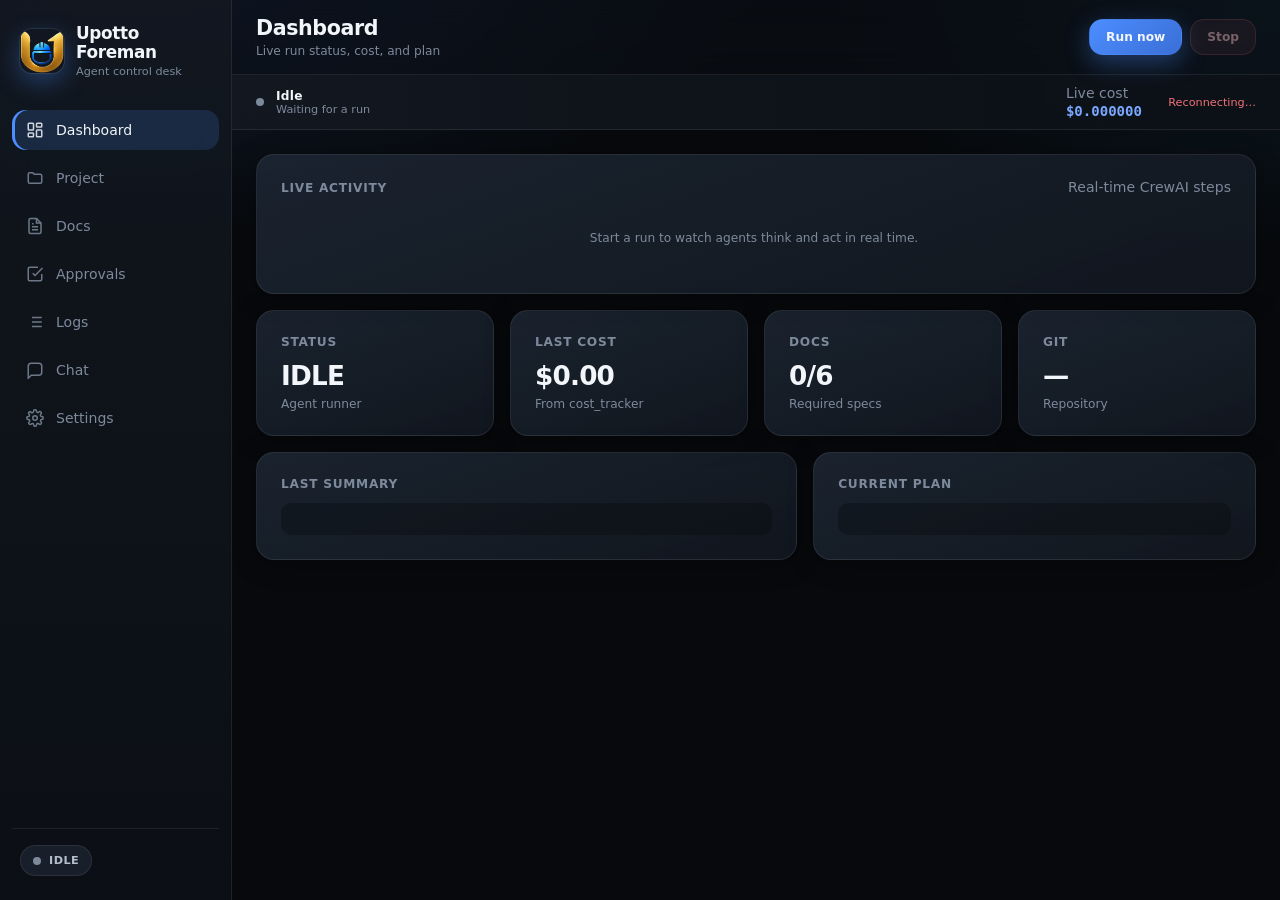
==== web/index.html @ 01512902 "Enhance desktop application and bootstrap process. Updated .env.example for improved clarity on UI m" ====
<!DOCTYPE html>
<html lang="en">
  <head>
    <meta charset="utf-8" />
    <meta name="viewport" content="width=device-width, initial-scale=1" />
    <title>Upotto Foreman</title>
    <link rel="icon" href="/assets/upotto-foreman.ico" />
    <link rel="stylesheet" href="/web/css/app.css" />
  </head>
  <body>
    <div id="app">
      <aside class="sidebar">
        <div class="brand">
          <img src="/assets/upotto-foreman.png" alt="Upotto Foreman" />
          <div>
            <h1>Upotto<br />Foreman</h1>
            <small>Agent control desk</small>
          </div>
        </div>

        <button class="nav-btn active" data-view="dashboard" data-label="Dashboard"></button>
        <button class="nav-btn" data-view="project" data-label="Project"></button>
        <button class="nav-btn" data-view="docs" data-label="Docs"></button>
        <button class="nav-btn" data-view="approvals" data-label="Approvals"></button>
        <button class="nav-btn" data-view="logs" data-label="Logs"></button>
        <button class="nav-btn" data-view="chat" data-label="Chat"></button>
        <button class="nav-btn" data-view="settings" data-label="Settings"></button>

        <div class="sidebar-foot">
          <div class="status-chip">
            <span id="status-pulse" class="pulse idle"></span>
            <span id="status-label">idle</span>
          </div>
        </div>
      </aside>

      <section class="main">
        <header class="topbar">
          <div>
            <h2 id="page-title">Dashboard</h2>
            <p class="sub" id="page-sub">Live run status, cost, and plan</p>
          </div>
          <div class="top-actions">
            <button class="btn primary" id="btn-start">Run now</button>
            <button class="btn danger" id="btn-stop" disabled>Stop</button>
          </div>
        </header>

        <div class="live-status-bar" id="live-status-bar">
          <div class="live-phase">
            <span id="live-phase-dot" class="pulse idle"></span>
            <div>
              <div class="live-phase-label" id="live-phase-label">Idle</div>
              <div class="live-phase-detail muted" id="live-phase-detail">Waiting for a run</div>
            </div>
          </div>
          <div class="live-cost-block">
            <span class="muted">Live cost</span>
            <strong id="live-cost-value">$0.000000</strong>
          </div>
          <div class="live-conn muted" id="live-conn">Connecting…</div>
        </div>

        <div class="content">
          <div class="loading-overlay" id="loading">
            <div class="loading-box">
              <div class="skeleton" style="height: 10px; margin-bottom: 10px"></div>
              <div class="skeleton" style="height: 10px; width: 70%; margin: 0 auto 14px"></div>
              <div id="loading-text" class="muted">Working…</div>
            </div>
          </div>

          <!-- Dashboard -->
          <div class="view active" id="view-dashboard">
            <div class="card live-feed-card" style="margin-bottom: 16px">
              <div class="live-feed-head">
                <h3>Live activity</h3>
                <span class="muted" id="live-feed-hint">Real-time CrewAI steps</span>
              </div>
              <div class="live-feed-wrap">
                <div class="live-feed" id="live-feed" aria-live="polite"></div>
                <button type="button" class="jump-latest" id="jump-latest" hidden>↓ Jump to latest</button>
              </div>
            </div>

            <div class="grid stats" style="margin-bottom: 16px">
              <div class="card">
                <h3>Status</h3>
                <p class="stat-value" id="stat-status">IDLE</p>
                <p class="stat-label">Agent runner</p>
              </div>
              <div class="card">
                <h3>Last cost</h3>
                <p class="stat-value" id="stat-cost">$0.00</p>
                <p class="stat-label">From cost_tracker</p>
              </div>
              <div class="card">
                <h3>Docs</h3>
                <p class="stat-value" id="stat-docs">0/6</p>
                <p class="stat-label">Required specs</p>
              </div>
              <div class="card">
                <h3>Git</h3>
                <p class="stat-value" id="stat-git">—</p>
                <p class="stat-label">Repository</p>
              </div>
            </div>

            <div id="approval-banner" class="card approval-card" style="display: none; margin-bottom: 16px">
              <h3>Needs approval</h3>
              <p class="reason" id="banner-reason"></p>
              <button class="btn primary sm" id="btn-goto-approvals">Open Approvals</button>
            </div>

            <p class="muted" id="dash-path" style="margin: 0 0 16px"></p>
            <div id="dash-error" class="card" style="display: none; border-color: rgba(240, 113, 120, 0.4); margin-bottom: 16px"></div>

            <div class="grid two">
              <div class="card">
                <h3>Last summary</h3>
                <div class="md scroll-pane" id="dash-summary"></div>
              </div>
              <div class="card">
                <h3>Current plan</h3>
                <div class="md scroll-pane tall" id="dash-plan"></div>
              </div>
            </div>
          </div>

          <!-- Project -->
          <div class="view" id="view-project">
            <div class="card" style="margin-bottom: 16px">
              <h3>Project path</h3>
              <div class="path-field">
                <div class="path-input">
                  <span class="path-icon" aria-hidden="true">
                    <svg viewBox="0 0 24 24" fill="none" stroke="currentColor" stroke-width="2">
                      <path d="M3 7a2 2 0 0 1 2-2h4l2 2h8a2 2 0 0 1 2 2v8a2 2 0 0 1-2 2H5a2 2 0 0 1-2-2z" />
                    </svg>
                  </span>
                  <input
                    type="text"
                    id="project-path"
                    spellcheck="false"
                    autocomplete="off"
                    placeholder="C:\langs\projects\todo-app"
                  />
                  <button class="btn primary" id="btn-save-project" type="button">Save</button>
                </div>
                <div class="path-meta" id="project-git"></div>
              </div>
            </div>
            <div class="card">
              <h3>Spec docs checklist</h3>
              <table style="width: 100%; border-collapse: collapse">
                <thead>
                  <tr class="muted" style="text-align: left">
                    <th style="padding: 8px 4px">File</th>
                    <th>Status</th>
                    <th>Size</th>
                  </tr>
                </thead>
                <tbody id="docs-checklist"></tbody>
              </table>
              <p class="muted" style="margin-top: 12px">
                Upload / paste content via API or place files in <code>PROJECT_DIR/docs/</code>.
              </p>
            </div>
          </div>

          <!-- Docs viewer -->
          <div class="view" id="view-docs">
            <div class="docs-layout">
              <div class="card doc-nav" id="doc-nav"></div>
              <div class="card" id="doc-body"><p class="muted">Select a document.</p></div>
            </div>
          </div>

          <!-- Approvals -->
          <div class="view" id="view-approvals">
            <div id="approval-body"></div>
          </div>

          <!-- Logs -->
          <div class="view" id="view-logs">
            <div class="grid two">
              <div class="card">
                <h3>Timeline</h3>
                <div class="timeline" id="timeline"></div>
              </div>
              <div class="card">
                <h3>File log tail</h3>
                <pre class="scroll-pane tall muted" id="log-file" style="margin: 0; white-space: pre-wrap"></pre>
              </div>
            </div>
          </div>

          <!-- Chat -->
          <div class="view" id="view-chat">
            <div class="card chat-shell glass">
              <div class="chat-head">
                <img src="/assets/upotto-foreman.png" width="36" height="36" style="border-radius: 10px" alt="" />
                <div>
                  <strong>Agent Chat</strong>
                  <div class="muted" style="font-size: 12px">Desktop + Telegram · same agent</div>
                </div>
              </div>
              <div class="chat-messages" id="chat-messages"></div>
              <form class="composer" id="chat-form">
                <input id="chat-input" placeholder="Ask about project status…" autocomplete="off" />
                <button class="btn primary" type="submit">Send</button>
              </form>
            </div>
          </div>

          <!-- Settings -->
          <div class="view" id="view-settings">
            <div class="card" style="margin-bottom: 16px">
              <h3>Windows Startup</h3>
              <label class="row">
                <input type="checkbox" id="startup-toggle" />
                Open Upotto Foreman when Windows starts
              </label>
            </div>
            <div class="card">
              <h3>Environment</h3>
              <div class="settings-grid" id="settings-grid"></div>
              <p class="muted">Secret fields are masked — leave unchanged to keep current values.</p>
              <button class="btn primary" id="btn-save-settings" style="margin-top: 12px">Save settings</button>
            </div>
          </div>
        </div>
      </section>
    </div>

    <div id="toasts"></div>

    <div class="modal-back" id="modal">
      <div class="modal">
        <h3 id="modal-title">Confirm</h3>
        <p id="modal-body"></p>
        <div class="actions">
          <button class="btn ghost" id="modal-cancel">Cancel</button>
          <button class="btn primary" id="modal-ok">Confirm</button>
        </div>
      </div>
    </div>

    <script type="module" src="/web/js/app.js"></script>
  </body>
</html>
---- web/css/app.css ----
@import url("tokens.css");

*,
*::before,
*::after {
  box-sizing: border-box;
}

html,
body {
  margin: 0;
  height: 100%;
  font-family: var(--font);
  font-size: var(--fs-md);
  color: var(--text);
  background:
    radial-gradient(1200px 600px at 10% -10%, rgba(76, 141, 255, 0.18), transparent 55%),
    radial-gradient(900px 500px at 100% 0%, rgba(42, 171, 238, 0.1), transparent 50%),
    var(--bg-0);
  overflow: hidden;
  -webkit-font-smoothing: antialiased;
}

button,
input,
select,
textarea {
  font: inherit;
  color: inherit;
}

#app {
  display: grid;
  grid-template-columns: var(--sidebar-w) 1fr;
  height: 100vh;
  min-width: 1024px;
}

/* ——— Sidebar ——— */
.sidebar {
  background: linear-gradient(180deg, rgba(18, 24, 32, 0.92), rgba(12, 16, 22, 0.96));
  border-right: 1px solid var(--border);
  backdrop-filter: blur(18px);
  display: flex;
  flex-direction: column;
  padding: var(--s-5) var(--s-3);
  gap: var(--s-2);
  z-index: 2;
}

.brand {
  display: flex;
  align-items: center;
  gap: var(--s-3);
  padding: 0 var(--s-2) var(--s-5);
}

.brand img {
  width: 44px;
  height: 44px;
  border-radius: 12px;
  box-shadow: 0 0 0 1px var(--border), 0 8px 24px var(--accent-glow);
}

.brand h1 {
  margin: 0;
  font-size: var(--fs-lg);
  font-weight: 700;
  letter-spacing: -0.02em;
  line-height: 1.15;
}

.brand small {
  display: block;
  color: var(--text-3);
  font-size: var(--fs-xs);
  font-weight: 500;
  margin-top: 2px;
}

.nav-btn {
  display: flex;
  align-items: center;
  gap: var(--s-3);
  width: 100%;
  border: 0;
  background: transparent;
  color: var(--text-3);
  padding: 11px 14px;
  border-radius: var(--r-md);
  cursor: pointer;
  transition: background var(--dur) var(--ease), color var(--dur) var(--ease),
    transform var(--dur) var(--ease);
  text-align: left;
}

.nav-btn svg {
  width: 18px;
  height: 18px;
  opacity: 0.85;
  flex-shrink: 0;
}

.nav-btn:hover {
  background: var(--bg-3);
  color: var(--text);
}

.nav-btn.active {
  background: var(--accent-dim);
  color: var(--text);
  box-shadow: inset 3px 0 0 var(--accent);
}

.nav-btn:active {
  transform: scale(0.98);
}

.sidebar-foot {
  margin-top: auto;
  padding: var(--s-4) var(--s-2) 0;
  border-top: 1px solid var(--border);
}

.status-chip {
  display: inline-flex;
  align-items: center;
  gap: 8px;
  padding: 8px 12px;
  border-radius: var(--r-full);
  background: var(--bg-3);
  border: 1px solid var(--border);
  font-size: var(--fs-xs);
  font-weight: 600;
  letter-spacing: 0.04em;
  text-transform: uppercase;
  color: var(--text-2);
}

.pulse {
  width: 8px;
  height: 8px;
  border-radius: 50%;
  background: var(--text-3);
  box-shadow: 0 0 0 0 rgba(125, 138, 156, 0.5);
}

.pulse.idle {
  background: var(--text-3);
}
.pulse.running,
.pulse.planning,
.pulse.developing {
  background: var(--ok);
  animation: pulse 1.4s var(--ease) infinite;
}
.pulse.pending_approval {
  background: var(--warn);
  animation: pulse 1.4s var(--ease) infinite;
}
.pulse.error,
.pulse.failed {
  background: var(--danger);
}

@keyframes pulse {
  0% {
    box-shadow: 0 0 0 0 rgba(62, 207, 142, 0.55);
  }
  70% {
    box-shadow: 0 0 0 10px rgba(62, 207, 142, 0);
  }
  100% {
    box-shadow: 0 0 0 0 rgba(62, 207, 142, 0);
  }
}

/* ——— Main ——— */
.main {
  display: flex;
  flex-direction: column;
  min-width: 0;
  height: 100vh;
  position: relative;
}

.topbar {
  display: flex;
  align-items: center;
  justify-content: space-between;
  gap: var(--s-4);
  padding: var(--s-4) var(--s-5);
  border-bottom: 1px solid var(--border);
  background: rgba(12, 16, 22, 0.55);
  backdrop-filter: blur(16px);
}

.topbar h2 {
  margin: 0;
  font-size: var(--fs-xl);
  font-weight: 700;
  letter-spacing: -0.02em;
}

.topbar .sub {
  margin: 4px 0 0;
  color: var(--text-3);
  font-size: var(--fs-sm);
  max-width: 52ch;
  white-space: nowrap;
  overflow: hidden;
  text-overflow: ellipsis;
}

.top-actions {
  display: flex;
  gap: var(--s-2);
  flex-shrink: 0;
}

.content {
  flex: 1;
  overflow: auto;
  padding: var(--s-5);
  position: relative;
}

.view {
  display: none;
  animation: viewIn var(--dur) var(--ease) both;
}

.view.active {
  display: block;
}

@keyframes viewIn {
  from {
    opacity: 0;
    transform: translateY(8px);
  }
  to {
    opacity: 1;
    transform: none;
  }
}

/* ——— Cards / grid ——— */
.grid {
  display: grid;
  gap: var(--s-4);
}

.grid.stats {
  grid-template-columns: repeat(4, 1fr);
}

.grid.two {
  grid-template-columns: 1.1fr 0.9fr;
}

@media (max-width: 1200px) {
  .grid.stats {
    grid-template-columns: repeat(2, 1fr);
  }
  .grid.two {
    grid-template-columns: 1fr;
  }
}

.card {
  background: linear-gradient(160deg, rgba(30, 39, 53, 0.85), rgba(18, 24, 32, 0.9));
  border: 1px solid var(--border);
  border-radius: var(--r-lg);
  box-shadow: var(--shadow-1);
  padding: var(--s-5);
  transition: border-color var(--dur) var(--ease), transform var(--dur) var(--ease),
    box-shadow var(--dur) var(--ease);
}

.card:hover {
  border-color: var(--border-strong);
}

.card h3 {
  margin: 0 0 var(--s-3);
  font-size: var(--fs-sm);
  font-weight: 600;
  color: var(--text-3);
  text-transform: uppercase;
  letter-spacing: 0.06em;
}

.stat-value {
  font-size: var(--fs-2xl);
  font-weight: 700;
  letter-spacing: -0.03em;
  margin: 0;
}

.stat-label {
  margin: 6px 0 0;
  color: var(--text-3);
  font-size: var(--fs-sm);
}

.glass {
  background: rgba(24, 31, 42, 0.55);
  backdrop-filter: blur(20px);
}

/* ——— Buttons ——— */
.btn {
  display: inline-flex;
  align-items: center;
  justify-content: center;
  gap: 8px;
  border: 1px solid var(--border);
  background: var(--bg-4);
  color: var(--text);
  padding: 10px 16px;
  border-radius: var(--r-md);
  cursor: pointer;
  font-weight: 600;
  font-size: var(--fs-sm);
  transition: transform var(--dur) var(--ease), background var(--dur) var(--ease),
    border-color var(--dur) var(--ease), box-shadow var(--dur) var(--ease);
}

.btn:hover {
  background: var(--bg-3);
  border-color: var(--border-strong);
}

.btn:active {
  transform: scale(0.97);
}

.btn:disabled {
  opacity: 0.45;
  cursor: not-allowed;
  transform: none;
}

.btn.primary {
  background: linear-gradient(135deg, var(--accent), #3a6fd6);
  border-color: transparent;
  box-shadow: 0 8px 24px var(--accent-glow);
}

.btn.primary:hover {
  background: linear-gradient(135deg, var(--accent-2), var(--accent));
}

.btn.danger {
  background: var(--danger-dim);
  border-color: rgba(240, 113, 120, 0.35);
  color: #ffc4c7;
}

.btn.ghost {
  background: transparent;
}

.btn.sm {
  padding: 7px 12px;
  font-size: var(--fs-xs);
}

/* ——— Forms ——— */
.field {
  display: flex;
  flex-direction: column;
  gap: 6px;
  margin-bottom: var(--s-3);
}

.field label {
  font-size: var(--fs-xs);
  color: var(--text-3);
  font-weight: 600;
  letter-spacing: 0.04em;
  text-transform: uppercase;
}

input[type="text"],
input[type="password"],
input[type="email"],
input[type="number"],
input[type="search"],
input:not([type]),
select,
textarea {
  background: var(--bg-1);
  color: var(--text);
  border: 1px solid var(--border);
  border-radius: var(--r-sm);
  padding: 11px 12px;
  outline: none;
  caret-color: var(--accent);
  transition: border-color var(--dur) var(--ease), box-shadow var(--dur) var(--ease),
    background var(--dur) var(--ease);
}

input::placeholder,
textarea::placeholder {
  color: var(--text-3);
  opacity: 1;
}

input[type="text"]:focus,
input[type="password"]:focus,
input[type="email"]:focus,
input[type="number"]:focus,
input[type="search"]:focus,
input:not([type]):focus,
select:focus,
textarea:focus {
  border-color: var(--accent);
  box-shadow: 0 0 0 3px var(--accent-dim);
  background: var(--bg-2);
}

.row {
  display: flex;
  gap: var(--s-2);
  align-items: center;
}

.grow {
  flex: 1;
  min-width: 0;
}

/* Path input group */
.path-field {
  display: flex;
  flex-direction: column;
  gap: var(--s-3);
}

.path-input {
  display: flex;
  align-items: stretch;
  gap: 0;
  border: 1px solid var(--border);
  border-radius: var(--r-md);
  background: var(--bg-1);
  overflow: hidden;
  transition: border-color var(--dur) var(--ease), box-shadow var(--dur) var(--ease);
}

.path-input:focus-within {
  border-color: var(--accent);
  box-shadow: 0 0 0 3px var(--accent-dim);
}

.path-input .path-icon {
  display: flex;
  align-items: center;
  justify-content: center;
  width: 44px;
  flex-shrink: 0;
  color: var(--text-3);
  background: rgba(255, 255, 255, 0.03);
  border-right: 1px solid var(--border);
}

.path-input .path-icon svg {
  width: 18px;
  height: 18px;
}

.path-input input {
  flex: 1;
  min-width: 0;
  border: none;
  border-radius: 0;
  background: transparent;
  box-shadow: none;
  font-family: var(--font-mono);
  font-size: var(--fs-sm);
  color: var(--mono);
  padding: 12px 14px;
}

.path-input input:focus {
  border: none;
  box-shadow: none;
  background: transparent;
}

.path-input .btn {
  border-radius: 0;
  margin: 0;
  padding-left: 20px;
  padding-right: 20px;
  box-shadow: none;
}

.path-meta {
  display: flex;
  align-items: center;
  gap: var(--s-2);
  min-height: 22px;
}

.path-meta .git-badge {
  display: inline-flex;
  align-items: center;
  gap: 6px;
  padding: 4px 10px;
  border-radius: var(--r-full);
  font-size: var(--fs-xs);
  font-weight: 600;
}

.path-meta .git-badge.ok {
  color: var(--ok);
  background: var(--ok-dim);
}

.path-meta .git-badge.warn {
  color: var(--warn);
  background: var(--warn-dim);
}

.path-meta .git-badge::before {
  content: "";
  width: 6px;
  height: 6px;
  border-radius: 50%;
  background: currentColor;
}

/* ——— Markdown ——— */
.md {
  line-height: 1.55;
  color: var(--text-2);
  font-size: var(--fs-sm);
}

.md h1,
.md h2,
.md h3 {
  color: var(--text);
  margin: 1em 0 0.4em;
  letter-spacing: -0.02em;
}

.md h1 {
  font-size: 1.35em;
}
.md h2 {
  font-size: 1.15em;
}
.md h3 {
  font-size: 1.05em;
}

.md p {
  margin: 0.5em 0;
}

.md ul,
.md ol {
  margin: 0.4em 0;
  padding-left: 1.25em;
}

.md code {
  font-family: var(--font-mono);
  font-size: 0.9em;
  background: rgba(0, 0, 0, 0.35);
  color: var(--mono);
  padding: 1px 6px;
  border-radius: 6px;
}

.md pre {
  background: #0a0d12;
  border: 1px solid var(--border);
  border-radius: var(--r-sm);
  padding: 12px;
  overflow: auto;
}

.md pre code {
  background: none;
  padding: 0;
}

.md strong {
  color: var(--text);
}

.scroll-pane {
  max-height: 320px;
  overflow: auto;
  border-radius: var(--r-sm);
  background: rgba(0, 0, 0, 0.25);
  padding: var(--s-4);
}

.scroll-pane.tall {
  max-height: 480px;
}

/* ——— Chat ——— */
.chat-shell {
  display: grid;
  grid-template-rows: auto 1fr auto;
  height: calc(100vh - 120px);
  min-height: 480px;
}

.chat-head {
  display: flex;
  align-items: center;
  gap: var(--s-3);
  padding-bottom: var(--s-4);
}

.chat-messages {
  overflow: auto;
  padding: var(--s-2);
  display: flex;
  flex-direction: column;
  gap: var(--s-3);
}

.bubble-row {
  display: flex;
  flex-direction: column;
  max-width: min(720px, 92%);
  animation: viewIn 180ms var(--ease);
}

.bubble-row.user {
  align-self: flex-end;
  align-items: flex-end;
}

.bubble-row.agent {
  align-self: flex-start;
  align-items: flex-start;
}

.bubble-meta {
  font-size: var(--fs-xs);
  color: var(--text-3);
  margin-bottom: 4px;
}

.bubble-meta .tg {
  color: var(--tg);
}

.bubble {
  border-radius: 16px;
  padding: 12px 14px;
  border: 1px solid var(--border);
}

.bubble-row.user .bubble {
  background: linear-gradient(145deg, #2a4a7a, #1e3558);
  border-bottom-right-radius: 6px;
}

.bubble-row.agent .bubble {
  background: var(--bg-3);
  border-bottom-left-radius: 6px;
}

.composer {
  display: flex;
  gap: var(--s-2);
  padding-top: var(--s-4);
  border-top: 1px solid var(--border);
  margin-top: var(--s-3);
}

.composer input {
  flex: 1;
  background: var(--bg-1);
  border: 1px solid var(--border);
  border-radius: var(--r-md);
  padding: 14px 16px;
  outline: none;
}

.composer input:focus {
  border-color: var(--accent);
  box-shadow: 0 0 0 3px var(--accent-dim);
}

/* ——— Docs ——— */
.docs-layout {
  display: grid;
  grid-template-columns: 200px 1fr;
  gap: var(--s-4);
  min-height: 520px;
}

.doc-nav button {
  width: 100%;
  text-align: left;
  margin-bottom: 4px;
}

.doc-nav button.missing {
  opacity: 0.5;
}

.doc-body details {
  background: var(--bg-2);
  border: 1px solid var(--border);
  border-radius: var(--r-md);
  margin-bottom: var(--s-3);
  overflow: hidden;
}

.doc-body summary {
  cursor: pointer;
  padding: 14px 16px;
  font-weight: 600;
  list-style: none;
  display: flex;
  justify-content: space-between;
  align-items: center;
}

.doc-body summary::-webkit-details-marker {
  display: none;
}

.doc-body details[open] summary {
  border-bottom: 1px solid var(--border);
  background: var(--bg-3);
}

.doc-body .md {
  padding: var(--s-4);
}

/* ——— Timeline ——— */
.timeline {
  display: flex;
  flex-direction: column;
  gap: 0;
}

.tl-item {
  display: grid;
  grid-template-columns: 16px 1fr;
  gap: var(--s-3);
  padding: var(--s-3) 0;
}

.tl-rail {
  position: relative;
}

.tl-dot {
  width: 10px;
  height: 10px;
  border-radius: 50%;
  background: var(--accent);
  margin-top: 6px;
  box-shadow: 0 0 0 3px var(--accent-dim);
}

.tl-rail::after {
  content: "";
  position: absolute;
  left: 4px;
  top: 18px;
  bottom: -12px;
  width: 2px;
  background: var(--border);
}

.tl-item:last-child .tl-rail::after {
  display: none;
}

.tl-time {
  font-size: var(--fs-xs);
  color: var(--text-3);
}

.tl-msg {
  margin-top: 2px;
  color: var(--text-2);
  font-size: var(--fs-sm);
}

/* ——— Approval spotlight ——— */
.approval-card {
  border: 1px solid rgba(230, 184, 77, 0.35);
  background: linear-gradient(160deg, rgba(61, 52, 32, 0.55), rgba(24, 31, 42, 0.9));
  box-shadow: 0 0 0 1px rgba(230, 184, 77, 0.08), var(--shadow-2);
}

.approval-card .reason {
  font-size: var(--fs-lg);
  font-weight: 600;
  margin: 0 0 var(--s-4);
}

/* ——— Skeleton ——— */
.skeleton {
  background: linear-gradient(90deg, var(--bg-3), var(--bg-4), var(--bg-3));
  background-size: 200% 100%;
  animation: shimmer 1.2s linear infinite;
  border-radius: 8px;
  height: 14px;
}

@keyframes shimmer {
  0% {
    background-position: 200% 0;
  }
  100% {
    background-position: -200% 0;
  }
}

.loading-overlay {
  position: absolute;
  inset: 0;
  background: rgba(7, 9, 12, 0.45);
  backdrop-filter: blur(4px);
  display: none;
  align-items: center;
  justify-content: center;
  z-index: 5;
}

.loading-overlay.show {
  display: flex;
}

.loading-box {
  background: var(--bg-2);
  border: 1px solid var(--border);
  border-radius: var(--r-lg);
  padding: var(--s-5);
  min-width: 260px;
  box-shadow: var(--shadow-2);
  text-align: center;
}

/* ——— Toast ——— */
#toasts {
  position: fixed;
  right: 20px;
  bottom: 20px;
  z-index: 100;
  display: flex;
  flex-direction: column;
  gap: 10px;
  pointer-events: none;
}

.toast {
  pointer-events: auto;
  min-width: 260px;
  max-width: 380px;
  padding: 14px 16px;
  border-radius: var(--r-md);
  background: rgba(24, 31, 42, 0.95);
  border: 1px solid var(--border);
  box-shadow: var(--shadow-2);
  animation: toastIn 220ms var(--ease);
  font-size: var(--fs-sm);
}

.toast.ok {
  border-color: rgba(62, 207, 142, 0.4);
}
.toast.warn {
  border-color: rgba(230, 184, 77, 0.45);
}
.toast.error {
  border-color: rgba(240, 113, 120, 0.45);
}

@keyframes toastIn {
  from {
    opacity: 0;
    transform: translateY(12px);
  }
  to {
    opacity: 1;
    transform: none;
  }
}

/* ——— Modal ——— */
.modal-back {
  position: fixed;
  inset: 0;
  background: rgba(0, 0, 0, 0.55);
  backdrop-filter: blur(6px);
  display: none;
  align-items: center;
  justify-content: center;
  z-index: 90;
  padding: var(--s-5);
}

.modal-back.show {
  display: flex;
}

.modal {
  width: min(440px, 100%);
  background: var(--bg-2);
  border: 1px solid var(--border);
  border-radius: var(--r-xl);
  padding: var(--s-5);
  box-shadow: var(--shadow-2);
  animation: viewIn 200ms var(--ease);
}

.modal h3 {
  margin: 0 0 var(--s-3);
  text-transform: none;
  letter-spacing: -0.02em;
  font-size: var(--fs-lg);
  color: var(--text);
}

.modal p {
  color: var(--text-2);
  margin: 0 0 var(--s-5);
  font-size: var(--fs-sm);
}

.modal .actions {
  display: flex;
  justify-content: flex-end;
  gap: var(--s-2);
}

.muted {
  color: var(--text-3);
}

.ok-text {
  color: var(--ok);
}
.warn-text {
  color: var(--warn);
}
.err-text {
  color: var(--danger);
}

.settings-grid {
  display: grid;
  grid-template-columns: 1fr 1fr;
  gap: var(--s-3) var(--s-4);
}

@media (max-width: 1100px) {
  .settings-grid {
    grid-template-columns: 1fr;
  }
  .docs-layout {
    grid-template-columns: 1fr;
  }
}

/* ——— Live status bar + activity feed ——— */
.live-status-bar {
  display: flex;
  align-items: center;
  gap: var(--s-5);
  padding: 10px var(--s-5);
  border-bottom: 1px solid var(--border);
  background: linear-gradient(90deg, rgba(18, 24, 32, 0.95), rgba(12, 16, 22, 0.8));
  flex-shrink: 0;
}

.live-phase {
  display: flex;
  align-items: center;
  gap: 12px;
  min-width: 220px;
}

.live-phase-label {
  font-weight: 700;
  font-size: var(--fs-sm);
  letter-spacing: 0.02em;
}

.live-phase-detail {
  font-size: var(--fs-xs);
  max-width: 360px;
  white-space: nowrap;
  overflow: hidden;
  text-overflow: ellipsis;
}

.live-cost-block {
  display: flex;
  flex-direction: column;
  gap: 2px;
  margin-left: auto;
}

.live-cost-block strong {
  font-variant-numeric: tabular-nums;
  font-family: var(--font-mono);
  color: var(--accent-2);
  font-size: var(--fs-md);
}

.live-conn {
  font-size: var(--fs-xs);
  min-width: 90px;
  text-align: right;
}

.live-conn.ok {
  color: var(--ok);
}
.live-conn.err {
  color: var(--danger);
}

.live-feed-card {
  position: relative;
  overflow: hidden;
}

.live-feed-head {
  display: flex;
  align-items: baseline;
  justify-content: space-between;
  gap: var(--s-3);
  margin-bottom: var(--s-3);
}

.live-feed-head h3 {
  margin: 0;
}

.live-feed-wrap {
  position: relative;
}

.live-feed {
  max-height: 320px;
  overflow-y: auto;
  display: flex;
  flex-direction: column;
  gap: 8px;
  padding-right: 4px;
  scroll-behavior: smooth;
}

.live-feed:empty::before {
  content: "Start a run to watch agents think and act in real time.";
  color: var(--text-3);
  font-size: var(--fs-sm);
  padding: 24px 8px;
  text-align: center;
}

.live-item {
  display: flex;
  gap: 12px;
  align-items: flex-start;
  padding: 10px 12px;
  border-radius: var(--r-sm);
  border: 1px solid var(--border);
  background: rgba(255, 255, 255, 0.02);
  animation: live-in 280ms var(--ease) both;
}

@keyframes live-in {
  from {
    opacity: 0;
    transform: translateY(8px);
  }
  to {
    opacity: 1;
    transform: none;
  }
}

.live-item .live-ico {
  width: 28px;
  height: 28px;
  border-radius: 8px;
  display: grid;
  place-items: center;
  flex-shrink: 0;
  font-size: 14px;
  background: var(--bg-3);
}

.live-item .live-body {
  flex: 1;
  min-width: 0;
}

.live-item .live-msg {
  font-size: var(--fs-sm);
  color: var(--text);
  line-height: 1.4;
}

.live-item .live-meta {
  font-size: var(--fs-xs);
  color: var(--text-3);
  margin-top: 2px;
}

.live-item.agent_execution_started {
  border-color: rgba(76, 141, 255, 0.35);
  background: linear-gradient(90deg, var(--accent-dim), transparent 70%);
}

.live-item.agent_execution_started.active-pulse .live-ico {
  animation: pulse 1.4s var(--ease) infinite;
  background: var(--accent-dim);
}

.live-item.tool_usage_started {
  border-color: rgba(230, 184, 77, 0.3);
}

.live-item.tool_usage_finished {
  animation: flash-ok 600ms var(--ease);
}

@keyframes flash-ok {
  0% {
    background: var(--ok-dim);
  }
  100% {
    background: rgba(255, 255, 255, 0.02);
  }
}

.live-item.tool_usage_finished.collapsed,
.live-item.llm_call_started.collapsed {
  opacity: 0.72;
  padding: 6px 12px;
}

.live-item.llm_call_failed,
.live-item.tool_usage_error,
.live-item.task_failed,
.live-item.crew_kickoff_failed,
.live-item.agent_execution_error {
  border-color: rgba(240, 113, 120, 0.45);
  background: var(--danger-dim);
}

.live-item.task_completed {
  background: transparent;
  border-style: dashed;
  opacity: 0.95;
}

.live-item.task_completed .live-msg {
  font-weight: 600;
  color: var(--text-2);
}

.live-item.phase {
  border: none;
  background: transparent;
  padding: 4px 8px;
  opacity: 0.85;
}

.live-item.cost_update {
  display: none;
}

.tool-chip {
  display: inline-flex;
  align-items: center;
  gap: 8px;
  padding: 4px 10px;
  border-radius: var(--r-full);
  background: var(--warn-dim);
  color: var(--warn);
  font-size: var(--fs-xs);
  font-weight: 600;
}

.tool-chip.done {
  background: var(--ok-dim);
  color: var(--ok);
}

.spin {
  width: 10px;
  height: 10px;
  border: 2px solid rgba(230, 184, 77, 0.25);
  border-top-color: var(--warn);
  border-radius: 50%;
  animation: spin 0.7s linear infinite;
}

@keyframes spin {
  to {
    transform: rotate(360deg);
  }
}

.jump-latest {
  position: absolute;
  left: 50%;
  bottom: 10px;
  transform: translateX(-50%);
  border: 1px solid var(--border-strong);
  background: rgba(18, 24, 32, 0.95);
  color: var(--text);
  padding: 6px 14px;
  border-radius: var(--r-full);
  font-size: var(--fs-xs);
  font-weight: 600;
  cursor: pointer;
  box-shadow: var(--shadow-1);
  z-index: 2;
}

.jump-latest[hidden] {
  display: none !important;
}

.pulse.awaiting_approval {
  background: var(--warn);
  animation: pulse 1.4s var(--ease) infinite;
}
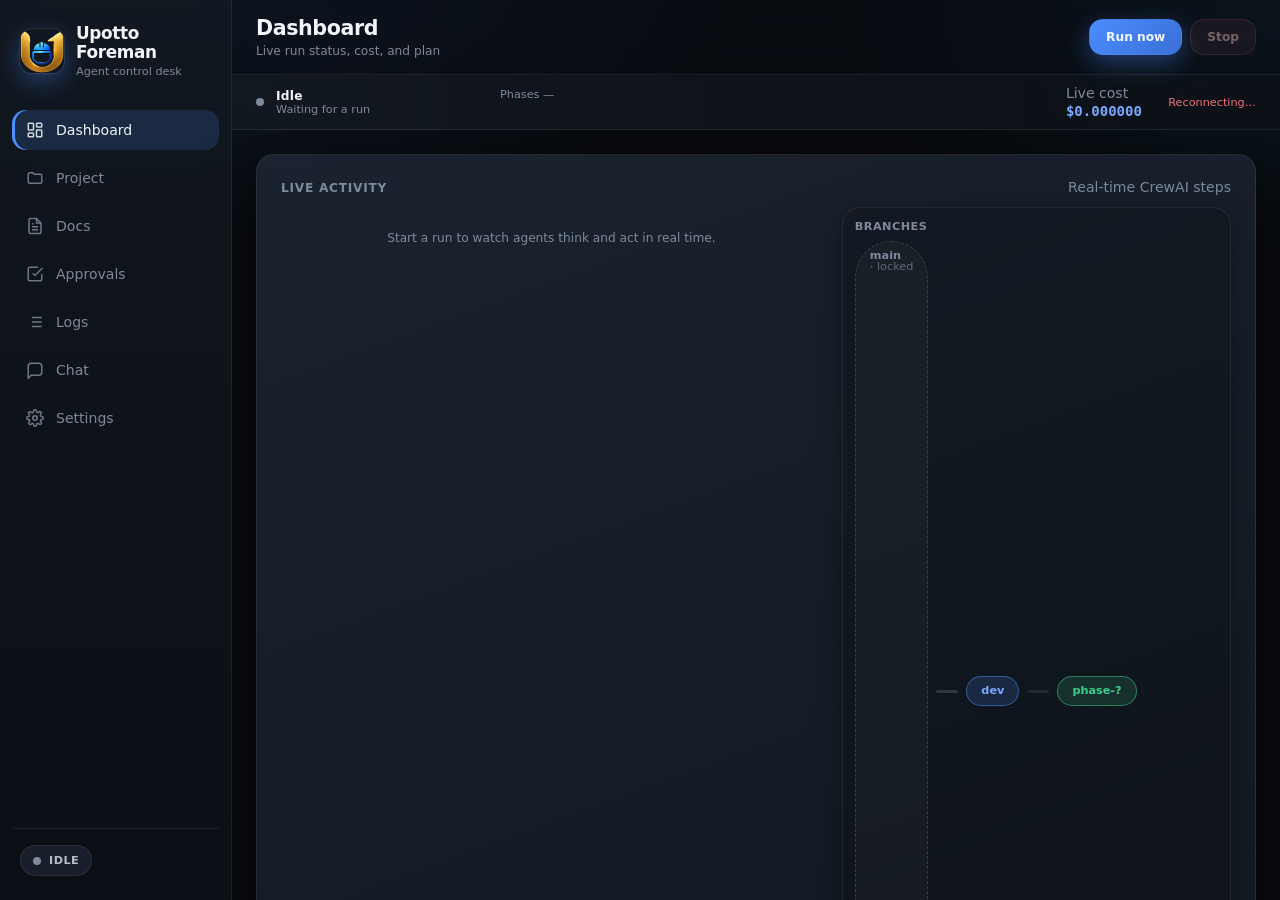
==== commit 17899819: "Enhance phase-driven execution engine and project management. Updated .env.example to include PHASE_" ====
--- a/web/index.html
+++ b/web/index.html
@@ -54,6 +54,10 @@
               <div class="live-phase-detail muted" id="live-phase-detail">Waiting for a run</div>
             </div>
           </div>
+          <div class="phase-progress" id="phase-progress" title="Phase progress">
+            <div class="phase-progress-label muted" id="phase-progress-label">Phases —</div>
+            <div class="phase-segments" id="phase-segments"></div>
+          </div>
           <div class="live-cost-block">
             <span class="muted">Live cost</span>
             <strong id="live-cost-value">$0.000000</strong>
@@ -77,9 +81,38 @@
                 <h3>Live activity</h3>
                 <span class="muted" id="live-feed-hint">Real-time CrewAI steps</span>
               </div>
-              <div class="live-feed-wrap">
-                <div class="live-feed" id="live-feed" aria-live="polite"></div>
-                <button type="button" class="jump-latest" id="jump-latest" hidden>↓ Jump to latest</button>
+              <div class="live-panels">
+                <div class="live-feed-wrap">
+                  <div class="live-feed" id="live-feed" aria-live="polite"></div>
+                  <button type="button" class="jump-latest" id="jump-latest" hidden>↓ Jump to latest</button>
+                </div>
+                <div class="live-side">
+                  <div class="branch-viz card nested" id="branch-viz">
+                    <h4>Branches</h4>
+                    <div class="branch-graph" id="branch-graph">
+                      <div class="bnode main">main</div>
+                      <div class="blink"></div>
+                      <div class="bnode dev">dev</div>
+                      <div class="blink dim" id="branch-phase-link"></div>
+                      <div class="bnode phase" id="branch-phase-node">phase-?</div>
+                    </div>
+                  </div>
+                  <div class="test-panel card nested">
+                    <h4>Test output</h4>
+                    <pre class="test-term" id="test-term"></pre>
+                  </div>
+                </div>
+              </div>
+            </div>
+
+            <div id="approval-banner" class="card approval-card" style="display: none; margin-bottom: 16px">
+              <h3 id="banner-title">Needs approval</h3>
+              <p class="reason" id="banner-reason"></p>
+              <pre class="approval-plan muted" id="banner-plan"></pre>
+              <div class="row" style="margin-top: 12px; gap: 8px">
+                <button class="btn primary sm" id="btn-banner-yes">Approve (YES)</button>
+                <button class="btn danger sm" id="btn-banner-no">Reject (NO)</button>
+                <button class="btn ghost sm" id="btn-goto-approvals">Open Approvals</button>
               </div>
             </div>
 
@@ -104,12 +137,6 @@
                 <p class="stat-value" id="stat-git">—</p>
                 <p class="stat-label">Repository</p>
               </div>
-            </div>
-
-            <div id="approval-banner" class="card approval-card" style="display: none; margin-bottom: 16px">
-              <h3>Needs approval</h3>
-              <p class="reason" id="banner-reason"></p>
-              <button class="btn primary sm" id="btn-goto-approvals">Open Approvals</button>
             </div>
 
             <p class="muted" id="dash-path" style="margin: 0 0 16px"></p>
--- a/web/css/app.css
+++ b/web/css/app.css
@@ -1242,3 +1242,156 @@
   background: var(--warn);
   animation: pulse 1.4s var(--ease) infinite;
 }
+
+/* ——— Phase progress + live panels ——— */
+.phase-progress {
+  flex: 1;
+  min-width: 180px;
+  max-width: 420px;
+}
+.phase-progress-label {
+  font-size: var(--fs-xs);
+  margin-bottom: 6px;
+}
+.phase-segments {
+  display: flex;
+  gap: 4px;
+  height: 10px;
+}
+.phase-seg {
+  flex: 1;
+  border-radius: 4px;
+  background: var(--bg-4);
+  transition: background 200ms var(--ease), transform 200ms var(--ease);
+}
+.phase-seg.done { background: var(--ok); }
+.phase-seg.current {
+  background: var(--accent);
+  animation: pulse 1.4s var(--ease) infinite;
+}
+.phase-seg.blocked { background: var(--danger); }
+.phase-seg.pending { background: rgba(255,255,255,0.08); }
+
+.live-panels {
+  display: grid;
+  grid-template-columns: 1.4fr 1fr;
+  gap: var(--s-4);
+}
+.live-side {
+  display: flex;
+  flex-direction: column;
+  gap: var(--s-3);
+  min-height: 280px;
+}
+.card.nested {
+  padding: 12px;
+  margin: 0;
+  background: rgba(0,0,0,0.2);
+}
+.card.nested h4 {
+  margin: 0 0 8px;
+  font-size: var(--fs-xs);
+  text-transform: uppercase;
+  letter-spacing: 0.04em;
+  color: var(--text-3);
+}
+.branch-graph {
+  display: flex;
+  align-items: center;
+  gap: 8px;
+  flex-wrap: wrap;
+  min-height: 48px;
+}
+.bnode {
+  padding: 8px 14px;
+  border-radius: var(--r-full);
+  font-size: var(--fs-xs);
+  font-weight: 700;
+  border: 1px solid var(--border-strong);
+  background: var(--bg-3);
+  color: var(--text);
+  line-height: 1;
+  white-space: nowrap;
+}
+.bnode.main {
+  color: var(--text-3);
+  border-style: dashed;
+  background: rgba(255, 255, 255, 0.03);
+}
+.bnode.main::after {
+  content: " · locked";
+  font-weight: 500;
+  opacity: 0.7;
+}
+.bnode.dev {
+  border-color: rgba(76, 141, 255, 0.5);
+  color: var(--accent-2);
+  background: var(--accent-dim);
+}
+.bnode.phase {
+  border-color: rgba(62, 207, 142, 0.5);
+  color: var(--ok);
+  background: var(--ok-dim);
+  animation: live-in 280ms var(--ease);
+}
+.bnode.phase.merge-flash {
+  animation: flash-ok 700ms var(--ease);
+}
+.blink {
+  width: 22px;
+  height: 3px;
+  border-radius: 2px;
+  background: var(--border-strong);
+  flex-shrink: 0;
+}
+.blink.dim {
+  opacity: 0.55;
+}
+.blink.active {
+  background: var(--ok);
+  box-shadow: 0 0 8px var(--ok);
+}
+.test-term {
+  margin: 0;
+  max-height: 180px;
+  overflow: auto;
+  font-family: var(--font-mono);
+  font-size: 11px;
+  line-height: 1.45;
+  color: var(--text-2);
+  white-space: pre-wrap;
+  background: #07090c;
+  border-radius: 8px;
+  padding: 8px;
+  border: 1px solid var(--border);
+}
+.test-term .ok { color: var(--ok); }
+.test-term .err { color: var(--danger); }
+.test-term .info { color: var(--text-3); }
+
+.diff-block {
+  font-family: var(--font-mono);
+  font-size: 11px;
+  line-height: 1.4;
+  max-height: 160px;
+  overflow: auto;
+  border-radius: 8px;
+  background: #07090c;
+  padding: 8px;
+  margin-top: 6px;
+}
+.diff-block .add { color: #3ecf8e; }
+.diff-block .del { color: #f07178; }
+.diff-block .ctx { color: var(--text-3); }
+
+.approval-plan {
+  white-space: pre-wrap;
+  font-size: var(--fs-xs);
+  max-height: 160px;
+  overflow: auto;
+  margin: 8px 0 0;
+}
+
+@media (max-width: 1100px) {
+  .live-panels { grid-template-columns: 1fr; }
+}
